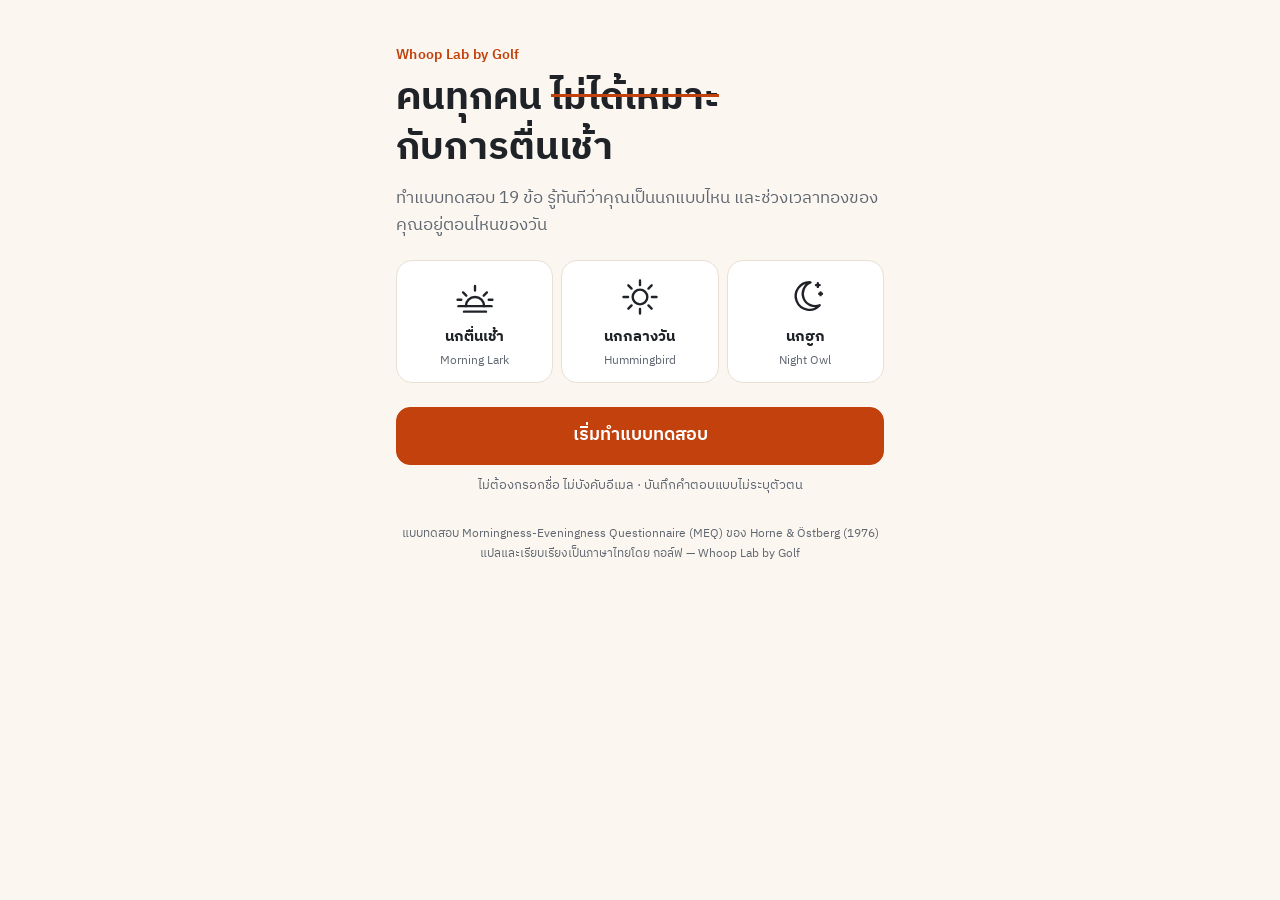
==== index.html @ 8dab3d67 "MEQ chronotype quiz web app (Thai, mobile-first) Static quiz for Whoop Lab by Golf: 19-question Thai" ====
<!doctype html>
<html lang="th">
<head>
  <meta charset="utf-8">
  <meta name="viewport" content="width=device-width, initial-scale=1, viewport-fit=cover">
  <meta name="color-scheme" content="light">
  <meta name="theme-color" content="#FBF7F0">
  <title>คุณเป็นนกแบบไหน? แบบทดสอบ MEQ | Whoop Lab by Golf</title>
  <meta name="description" content="แบบทดสอบ MEQ 19 ข้อ ฉบับภาษาไทย รู้ทันทีว่าคุณเป็นนกตื่นเช้า นกกลางวัน หรือนกฮูก และช่วงเวลาทองของคุณอยู่ตอนไหน">
  <meta property="og:type" content="website">
  <meta property="og:title" content="คนทุกคน ไม่ได้เหมาะกับการตื่นเช้า — คุณเป็นนกแบบไหน?">
  <meta property="og:description" content="แบบทดสอบ MEQ 19 ข้อ ฉบับภาษาไทย รู้ผลทันที | Whoop Lab by Golf">
  <meta property="og:image" content="https://golf-chayanant.github.io/meq-quiz/og/default.png">
  <link rel="preconnect" href="https://fonts.googleapis.com">
  <link rel="preconnect" href="https://fonts.gstatic.com" crossorigin>
  <link href="https://fonts.googleapis.com/css2?family=IBM+Plex+Sans+Thai:wght@400;500;600;700&display=swap" rel="stylesheet">
  <link rel="stylesheet" href="style.css">
</head>
<body>
  <main id="app">

    <!-- หน้าแรก -->
    <section id="intro" class="screen active">
      <p class="brand">Whoop Lab by Golf</p>
      <h1>คนทุกคน <span class="strike">ไม่ได้เหมาะ</span><br>กับการตื่นเช้า</h1>
      <p class="lead">ทำแบบทดสอบ 19 ข้อ รู้ทันทีว่าคุณเป็นนกแบบไหน และช่วงเวลาทองของคุณอยู่ตอนไหนของวัน</p>

      <div class="birds">
        <div class="bird lark"><span class="ico" data-icon="lark"></span><b>นกตื่นเช้า</b><small>Morning Lark</small></div>
        <div class="bird middle"><span class="ico" data-icon="middle"></span><b>นกกลางวัน</b><small>Hummingbird</small></div>
        <div class="bird owl"><span class="ico" data-icon="owl"></span><b>นกฮูก</b><small>Night Owl</small></div>
      </div>

      <button id="start" class="btn primary big">เริ่มทำแบบทดสอบ</button>
      <p class="trust">ไม่ต้องกรอกชื่อ ไม่บังคับอีเมล · บันทึกคำตอบแบบไม่ระบุตัวตน</p>

      <p class="credit">แบบทดสอบ Morningness-Eveningness Questionnaire (MEQ) ของ Horne &amp; Östberg (1976)<br>แปลและเรียบเรียงเป็นภาษาไทยโดย กอล์ฟ — Whoop Lab by Golf</p>
    </section>

    <!-- คำถาม -->
    <section id="quiz" class="screen">
      <div class="topbar">
        <button id="back" class="icon-btn" aria-label="ย้อนกลับ">
          <svg viewBox="0 0 24 24" width="22" height="22"><path d="M15 5l-7 7 7 7" fill="none" stroke="currentColor" stroke-width="2.2" stroke-linecap="round" stroke-linejoin="round"/></svg>
        </button>
        <div class="progress"><div id="bar"></div></div>
        <span id="count" class="count">1/19</span>
      </div>
      <div id="qwrap" class="qwrap">
        <p id="qnum" class="qnum">ข้อ 1</p>
        <h2 id="qtext"></h2>
        <div id="options" class="options" role="radiogroup"></div>
      </div>
    </section>

    <!-- ผลลัพธ์ -->
    <section id="result" class="screen">
      <article id="card" class="card">
        <div class="card-head">
          <span class="ico big" id="r-icon"></span>
          <p class="r-group" id="r-group"></p>
          <h2 id="r-name"></h2>
          <p class="r-en" id="r-en"></p>
          <p class="r-score" id="r-score"></p>
        </div>
        <p class="r-tagline" id="r-tagline"></p>
        <div class="chips">
          <div><small>เวลาตื่นที่ใช่</small><b id="r-wake"></b></div>
          <div><small>เวลานอนที่ใช่</small><b id="r-bed"></b></div>
        </div>
        <div class="golden">
          <small>ช่วงเวลาทองของคุณ</small>
          <b id="r-golden"></b>
          <span>เก็บงานที่ยากที่สุดของวันไว้ช่วงนี้</span>
        </div>
      </article>

      <div class="actions">
        <button id="save" class="btn primary">บันทึกรูปผลลัพธ์</button>
        <button id="share" class="btn">แชร์ให้เพื่อนลองทำ</button>
        <a id="comment" class="btn ghost" target="_blank" rel="noopener" hidden>แคปไปบอกกอล์ฟใต้โพสต์ ว่าได้ Type ไหน</a>
      </div>

      <section class="block">
        <h3>วันที่ใช่ของคุณ</h3>
        <ol id="r-day" class="day"></ol>
      </section>

      <section class="block">
        <h3>3 กฎของคุณ</h3>
        <ol id="r-rules" class="rules"></ol>
      </section>

      <section id="mail" class="block mail" hidden>
        <h3>ส่งผลเก็บไว้ในอีเมล</h3>
        <p>ได้ผลลัพธ์พร้อมตารางวันของ Type คุณไว้เปิดดูทีหลัง</p>
        <form id="mailform" novalidate>
          <input id="email" type="email" inputmode="email" autocomplete="email" placeholder="อีเมลของคุณ" required>
          <label class="consent"><input id="consent" type="checkbox"> ยินดีรับเรื่องการนอนและสุขภาพจาก Whoop Lab by Golf ทางอีเมลเป็นครั้งคราว (ไม่ติ๊กก็ได้รับผลตามปกติ)</label>
          <button class="btn primary" type="submit">ส่งผลเข้าอีเมล</button>
          <p id="mailmsg" class="mailmsg" role="status"></p>
        </form>
        <p class="fine">อีเมลนี้ใช้ส่งผลลัพธ์ให้คุณ และส่งข่าวสารเฉพาะเมื่อคุณติ๊กยินยอม ขอลบข้อมูลได้ทุกเมื่อโดยตอบกลับอีเมล</p>
      </section>

      <button id="retake" class="btn ghost">ทำแบบทดสอบใหม่</button>
      <p class="credit">ผลนี้เป็นแนวทางทำความรู้จักตัวเอง ไม่ใช่การวินิจฉัยทางการแพทย์<br>MEQ: Horne &amp; Östberg (1976) · แปลไทยโดย Whoop Lab by Golf</p>
    </section>

    <!-- รูปสำหรับกดค้างบันทึก (สำรอง กรณีเครื่องดาวน์โหลดไม่ได้) -->
    <div id="sheet" class="sheet" hidden>
      <div class="sheet-inner">
        <p>กดค้างที่รูป แล้วเลือก "บันทึกรูปภาพ"</p>
        <img id="sheetimg" alt="ผลลัพธ์แบบทดสอบ MEQ">
        <a id="dl" class="btn" download="meq-result.png">ดาวน์โหลด</a>
        <button id="sheetclose" class="btn ghost">ปิด</button>
      </div>
    </div>
    <div id="toast" class="toast" role="status"></div>
  </main>

  <script src="config.js"></script>
  <script src="content.js"></script>
  <script src="app.js"></script>
</body>
</html>
---- style.css ----
:root {
  --bg: #FBF7F0;
  --ink: #1F2328;
  --muted: #5F6670;
  --line: #E7E0D4;
  --card: #FFFFFF;
  --accent: #C2410C;
  --accent-tint: #FFF1E8;
  --radius: 16px;
  --lark: #C2410C;
  --middle: #1D6FA5;
  --owl: #4C1D95;
}
* { box-sizing: border-box; }
[hidden] { display: none !important; }
html { -webkit-text-size-adjust: 100%; }
body {
  margin: 0;
  background: var(--bg);
  color: var(--ink);
  font-family: "IBM Plex Sans Thai", system-ui, -apple-system, sans-serif;
  font-size: 17px;
  line-height: 1.6;
  -webkit-tap-highlight-color: transparent;
}
#app {
  max-width: 520px;
  margin: 0 auto;
  padding: 20px 16px calc(32px + env(safe-area-inset-bottom));
  min-height: 100svh;
}
.screen { display: none; }
.screen.active { display: block; animation: fade .25s ease; }
@keyframes fade { from { opacity: 0; transform: translateY(6px); } to { opacity: 1; transform: none; } }

h1, h2, h3 { line-height: 1.3; margin: 0; }
h1 { font-size: 32px; font-weight: 700; margin: 8px 0 12px; }
.strike { text-decoration: line-through; text-decoration-thickness: 3px; text-decoration-color: var(--accent); }
.brand { margin: 8px 0 0; font-size: 14px; font-weight: 600; letter-spacing: .02em; color: var(--accent); }
.lead { color: var(--muted); margin: 0 0 20px; }

/* นก 3 ประเภท */
.birds { display: grid; grid-template-columns: repeat(3, 1fr); gap: 8px; margin-bottom: 24px; }
.bird {
  background: var(--card); border: 1px solid var(--line); border-radius: var(--radius);
  padding: 14px 6px 12px; text-align: center; display: flex; flex-direction: column; align-items: center; gap: 2px;
}
.bird b { font-size: 15px; }
.bird small { font-size: 12px; color: var(--muted); }
.ico { display: inline-flex; width: 44px; height: 44px; margin-bottom: 4px; }
.ico svg { width: 100%; height: 100%; }
.ico.big { width: 72px; height: 72px; }

/* ปุ่ม */
.btn {
  display: flex; align-items: center; justify-content: center; width: 100%;
  min-height: 52px; padding: 12px 18px; border-radius: 14px;
  border: 1.5px solid var(--ink); background: var(--card); color: var(--ink);
  font: inherit; font-weight: 600; font-size: 16px; text-decoration: none; text-align: center;
  cursor: pointer;
}
.btn.primary { background: var(--accent); border-color: var(--accent); color: #fff; }
.btn.ghost { border-color: var(--line); background: transparent; font-weight: 500; }
.btn.big { min-height: 58px; font-size: 18px; }
.btn:active { transform: scale(.98); }
.btn:disabled { opacity: .6; }
.trust { font-size: 13px; color: var(--muted); text-align: center; margin: 10px 0 28px; }
.credit { font-size: 12px; color: var(--muted); text-align: center; margin: 20px 0 0; line-height: 1.7; }

/* คำถาม */
.topbar { display: flex; align-items: center; gap: 12px; margin-bottom: 28px; }
.icon-btn {
  flex: none; width: 40px; height: 40px; border-radius: 50%; border: 1px solid var(--line);
  background: var(--card); color: var(--ink); display: grid; place-items: center; cursor: pointer;
}
.icon-btn:disabled { visibility: hidden; }
.progress { flex: 1; height: 8px; background: var(--line); border-radius: 99px; overflow: hidden; }
#bar { height: 100%; width: 0; background: var(--accent); border-radius: 99px; transition: width .3s ease; }
.count { flex: none; font-size: 14px; color: var(--muted); font-variant-numeric: tabular-nums; min-width: 40px; text-align: right; }
.qnum { margin: 0 0 6px; font-size: 14px; font-weight: 600; color: var(--accent); }
.qwrap h2 { font-size: 22px; font-weight: 600; margin-bottom: 22px; }
.options { display: flex; flex-direction: column; gap: 10px; }
.opt {
  width: 100%; min-height: 56px; padding: 14px 16px; text-align: left;
  border: 1.5px solid var(--line); border-radius: 14px; background: var(--card);
  font: inherit; font-size: 17px; color: var(--ink); cursor: pointer;
  transition: border-color .15s, background .15s;
}
.opt.selected { border-color: var(--accent); background: var(--accent-tint); font-weight: 600; }
@media (hover: hover) { .opt:hover { border-color: var(--accent); } }

/* ผลลัพธ์ */
.card {
  background: var(--card); border-radius: 22px; overflow: hidden;
  border: 1px solid var(--line); box-shadow: 0 6px 24px rgba(31,35,40,.06);
}
.card-head { background: var(--accent); color: #fff; text-align: center; padding: 26px 18px 22px; }
.card-head .ico { color: #fff; }
.r-group { margin: 6px 0 0; font-size: 15px; font-weight: 600; opacity: .9; }
.card-head h2 { font-size: 30px; font-weight: 700; margin: 2px 0 0; }
.r-en { margin: 0; font-size: 14px; opacity: .85; }
.r-score { display: inline-block; margin: 12px 0 0; padding: 4px 14px; border-radius: 99px; background: rgba(255,255,255,.18); font-size: 14px; font-weight: 600; }
.r-tagline { margin: 0; padding: 18px 18px 6px; font-size: 17px; font-weight: 500; text-align: center; }
.chips { display: grid; grid-template-columns: 1fr 1fr; gap: 10px; padding: 12px 16px 0; }
.chips div { background: var(--accent-tint); border-radius: 12px; padding: 10px 12px; text-align: center; }
.chips small, .golden small { display: block; font-size: 13px; color: var(--muted); }
.chips b { font-size: 17px; font-variant-numeric: tabular-nums; }
.golden { margin: 10px 16px 18px; padding: 14px; border-radius: 14px; border: 2px dashed var(--accent); text-align: center; }
.golden b { display: block; font-size: 26px; color: var(--accent); font-variant-numeric: tabular-nums; }
.golden span { font-size: 14px; color: var(--muted); }

.actions { display: flex; flex-direction: column; gap: 10px; margin: 18px 0 8px; }
.block { margin-top: 26px; }
.block h3 { font-size: 19px; margin-bottom: 12px; }
.day, .rules { list-style: none; margin: 0; padding: 0; display: flex; flex-direction: column; gap: 10px; }
.day li { background: var(--card); border: 1px solid var(--line); border-radius: 14px; padding: 12px 14px; }
.day li.gold { border: 2px solid var(--accent); background: var(--accent-tint); }
.day .t { display: block; font-size: 14px; font-weight: 600; color: var(--accent); font-variant-numeric: tabular-nums; }
.day b { display: block; }
.day p { margin: 2px 0 0; font-size: 15px; color: var(--muted); }
.rules { counter-reset: r; }
.rules li { counter-increment: r; position: relative; padding: 12px 14px 12px 50px; background: var(--card); border: 1px solid var(--line); border-radius: 14px; }
.rules li::before {
  content: counter(r); position: absolute; left: 12px; top: 12px; width: 26px; height: 26px;
  border-radius: 50%; background: var(--accent); color: #fff; font-weight: 700; font-size: 14px;
  display: grid; place-items: center;
}

.mail { background: var(--card); border: 1px solid var(--line); border-radius: var(--radius); padding: 18px 16px; }
.mail > p { margin: -6px 0 12px; color: var(--muted); font-size: 15px; }
.mail form { display: flex; flex-direction: column; gap: 12px; }
.mail input[type=email] {
  width: 100%; min-height: 52px; padding: 12px 14px; border-radius: 12px;
  border: 1.5px solid var(--line); font: inherit; font-size: 17px; background: #fff; color: var(--ink);
}
.mail input[type=email]:focus { outline: none; border-color: var(--accent); }
.consent { display: flex; gap: 10px; align-items: flex-start; font-size: 14px; color: var(--muted); line-height: 1.5; }
.consent input { width: 20px; height: 20px; margin: 1px 0 0; flex: none; accent-color: var(--accent); }
.mailmsg { margin: 0; font-size: 14px; min-height: 1em; }
.mailmsg.err { color: #B42318; }
.mailmsg.ok { color: #067647; }
.fine { font-size: 12px; color: var(--muted); margin: 12px 0 0; }
#retake { margin-top: 26px; }

/* แผ่นรูปสำรอง */
.sheet { position: fixed; inset: 0; background: rgba(0,0,0,.72); z-index: 10; display: grid; place-items: center; padding: 16px; }
.sheet[hidden] { display: none; }
.sheet-inner { width: 100%; max-width: 420px; background: var(--card); border-radius: 18px; padding: 16px; display: flex; flex-direction: column; gap: 10px; text-align: center; max-height: 100%; overflow: auto; }
.sheet-inner p { margin: 0; font-weight: 600; }
.sheet-inner img { width: 100%; border-radius: 12px; -webkit-touch-callout: default; }

.toast {
  position: fixed; left: 50%; bottom: calc(24px + env(safe-area-inset-bottom)); transform: translate(-50%, 20px);
  background: var(--ink); color: #fff; padding: 10px 18px; border-radius: 99px; font-size: 15px;
  opacity: 0; pointer-events: none; transition: all .25s ease; z-index: 20; max-width: calc(100% - 32px); text-align: center;
}
.toast.show { opacity: 1; transform: translate(-50%, 0); }

@media (min-width: 480px) {
  #app { padding-top: 36px; }
  h1 { font-size: 38px; }
}
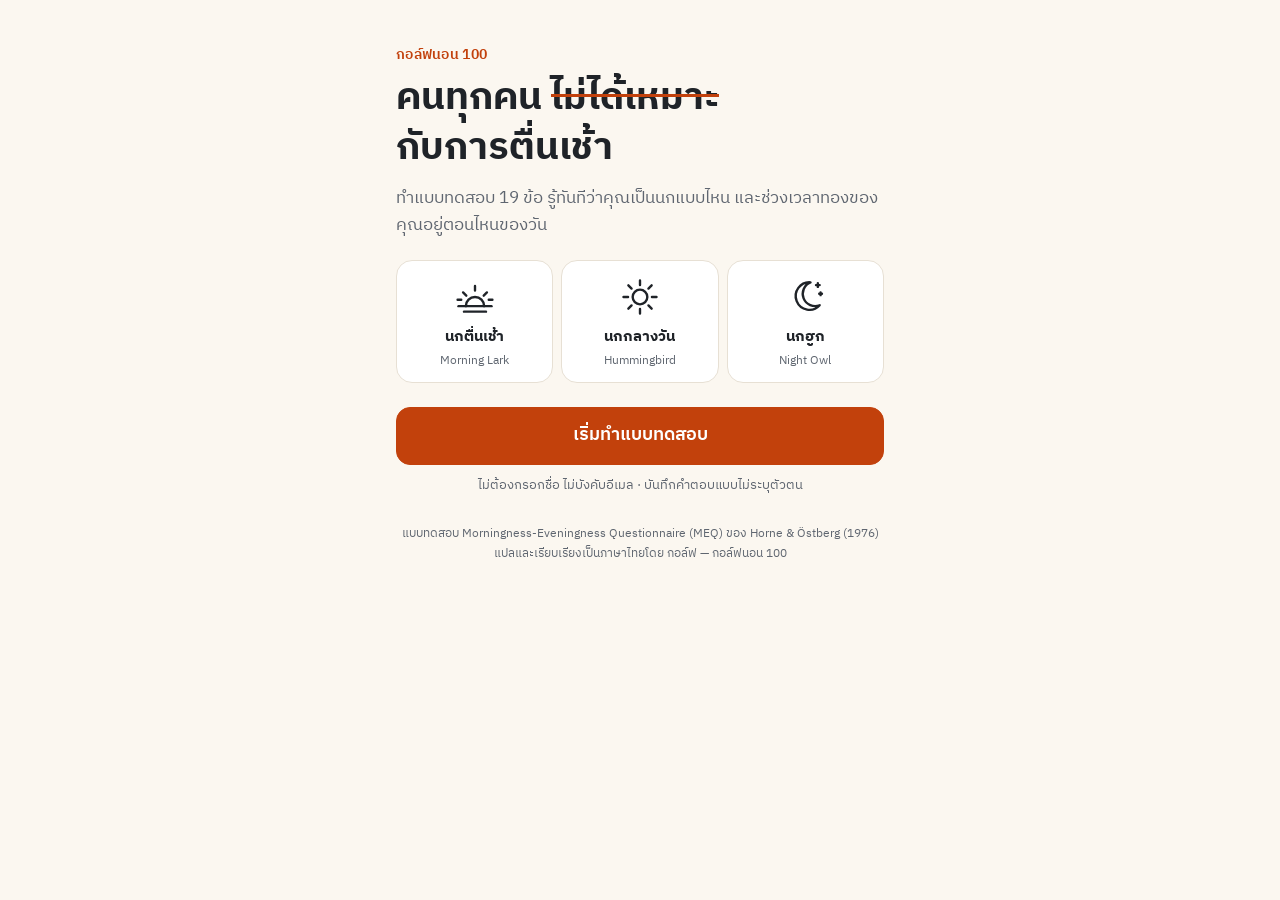
==== commit 6a4ec5c0: "Rename page brand to กอล์ฟนอน 100 Co-Authored-By: Claude Opus 5.5 <noreply@anthropic.com>" ====
--- a/index.html
+++ b/index.html
@@ -5,11 +5,11 @@
   <meta name="viewport" content="width=device-width, initial-scale=1, viewport-fit=cover">
   <meta name="color-scheme" content="light">
   <meta name="theme-color" content="#FBF7F0">
-  <title>คุณเป็นนกแบบไหน? แบบทดสอบ MEQ | Whoop Lab by Golf</title>
+  <title>คุณเป็นนกแบบไหน? แบบทดสอบ MEQ | กอล์ฟนอน 100</title>
   <meta name="description" content="แบบทดสอบ MEQ 19 ข้อ ฉบับภาษาไทย รู้ทันทีว่าคุณเป็นนกตื่นเช้า นกกลางวัน หรือนกฮูก และช่วงเวลาทองของคุณอยู่ตอนไหน">
   <meta property="og:type" content="website">
   <meta property="og:title" content="คนทุกคน ไม่ได้เหมาะกับการตื่นเช้า — คุณเป็นนกแบบไหน?">
-  <meta property="og:description" content="แบบทดสอบ MEQ 19 ข้อ ฉบับภาษาไทย รู้ผลทันที | Whoop Lab by Golf">
+  <meta property="og:description" content="แบบทดสอบ MEQ 19 ข้อ ฉบับภาษาไทย รู้ผลทันที | กอล์ฟนอน 100">
   <meta property="og:image" content="https://golf-chayanant.github.io/meq-quiz/og/default.png">
   <link rel="preconnect" href="https://fonts.googleapis.com">
   <link rel="preconnect" href="https://fonts.gstatic.com" crossorigin>
@@ -21,7 +21,7 @@
 
     <!-- หน้าแรก -->
     <section id="intro" class="screen active">
-      <p class="brand">Whoop Lab by Golf</p>
+      <p class="brand">กอล์ฟนอน 100</p>
       <h1>คนทุกคน <span class="strike">ไม่ได้เหมาะ</span><br>กับการตื่นเช้า</h1>
       <p class="lead">ทำแบบทดสอบ 19 ข้อ รู้ทันทีว่าคุณเป็นนกแบบไหน และช่วงเวลาทองของคุณอยู่ตอนไหนของวัน</p>
 
@@ -34,7 +34,7 @@
       <button id="start" class="btn primary big">เริ่มทำแบบทดสอบ</button>
       <p class="trust">ไม่ต้องกรอกชื่อ ไม่บังคับอีเมล · บันทึกคำตอบแบบไม่ระบุตัวตน</p>
 
-      <p class="credit">แบบทดสอบ Morningness-Eveningness Questionnaire (MEQ) ของ Horne &amp; Östberg (1976)<br>แปลและเรียบเรียงเป็นภาษาไทยโดย กอล์ฟ — Whoop Lab by Golf</p>
+      <p class="credit">แบบทดสอบ Morningness-Eveningness Questionnaire (MEQ) ของ Horne &amp; Östberg (1976)<br>แปลและเรียบเรียงเป็นภาษาไทยโดย กอล์ฟ — กอล์ฟนอน 100</p>
     </section>
 
     <!-- คำถาม -->
@@ -96,7 +96,7 @@
         <p>ได้ผลลัพธ์พร้อมตารางวันของ Type คุณไว้เปิดดูทีหลัง</p>
         <form id="mailform" novalidate>
           <input id="email" type="email" inputmode="email" autocomplete="email" placeholder="อีเมลของคุณ" required>
-          <label class="consent"><input id="consent" type="checkbox"> ยินดีรับเรื่องการนอนและสุขภาพจาก Whoop Lab by Golf ทางอีเมลเป็นครั้งคราว (ไม่ติ๊กก็ได้รับผลตามปกติ)</label>
+          <label class="consent"><input id="consent" type="checkbox"> ยินดีรับเรื่องการนอนและสุขภาพจาก กอล์ฟนอน 100 ทางอีเมลเป็นครั้งคราว (ไม่ติ๊กก็ได้รับผลตามปกติ)</label>
           <button class="btn primary" type="submit">ส่งผลเข้าอีเมล</button>
           <p id="mailmsg" class="mailmsg" role="status"></p>
         </form>
@@ -104,7 +104,7 @@
       </section>
 
       <button id="retake" class="btn ghost">ทำแบบทดสอบใหม่</button>
-      <p class="credit">ผลนี้เป็นแนวทางทำความรู้จักตัวเอง ไม่ใช่การวินิจฉัยทางการแพทย์<br>MEQ: Horne &amp; Östberg (1976) · แปลไทยโดย Whoop Lab by Golf</p>
+      <p class="credit">ผลนี้เป็นแนวทางทำความรู้จักตัวเอง ไม่ใช่การวินิจฉัยทางการแพทย์<br>MEQ: Horne &amp; Östberg (1976) · แปลไทยโดย กอล์ฟนอน 100</p>
     </section>
 
     <!-- รูปสำหรับกดค้างบันทึก (สำรอง กรณีเครื่องดาวน์โหลดไม่ได้) -->
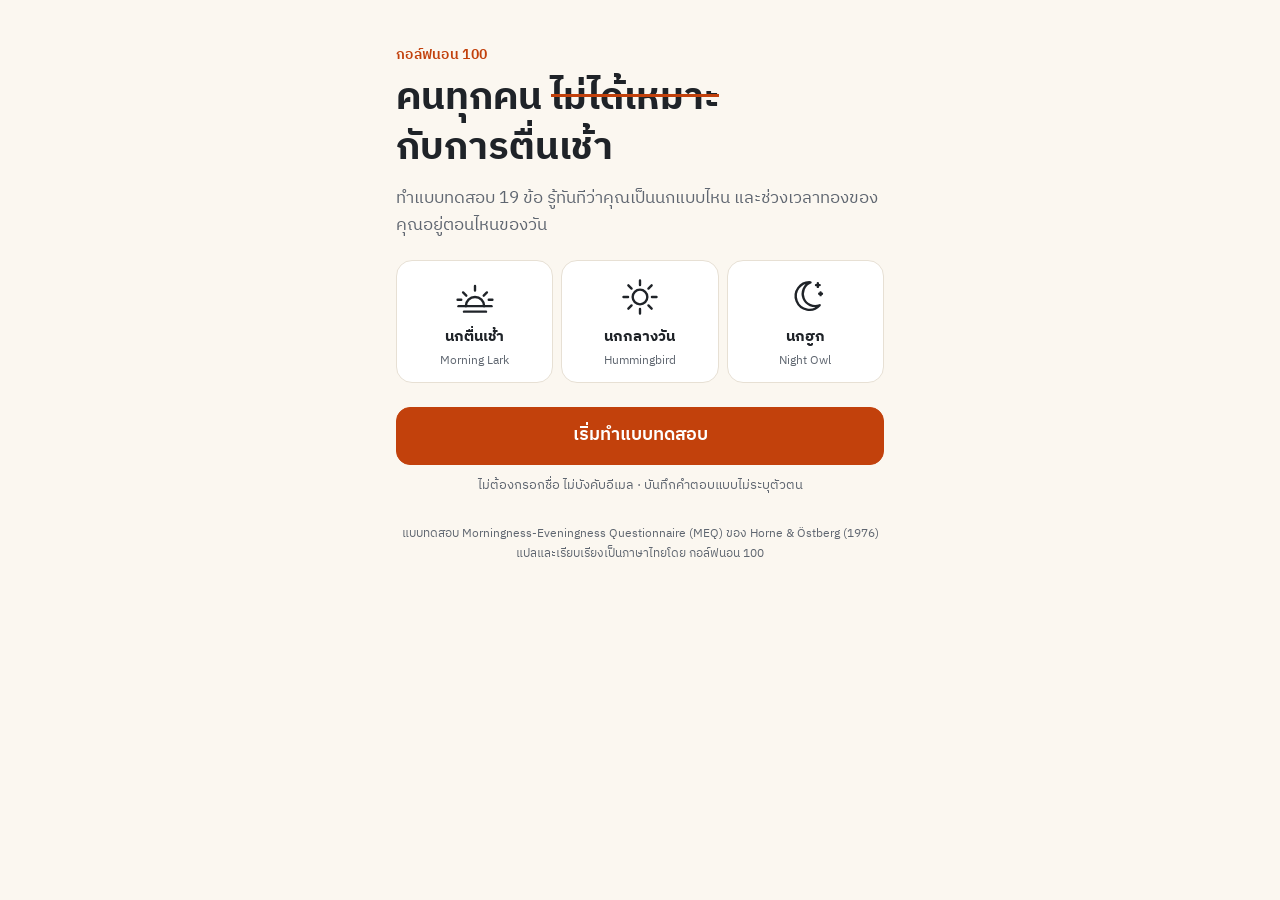
==== commit e1706011: "Tidy credit line Co-Authored-By: Claude Opus 5.5 <noreply@anthropic.com>" ====
--- a/index.html
+++ b/index.html
@@ -34,7 +34,7 @@
       <button id="start" class="btn primary big">เริ่มทำแบบทดสอบ</button>
       <p class="trust">ไม่ต้องกรอกชื่อ ไม่บังคับอีเมล · บันทึกคำตอบแบบไม่ระบุตัวตน</p>
 
-      <p class="credit">แบบทดสอบ Morningness-Eveningness Questionnaire (MEQ) ของ Horne &amp; Östberg (1976)<br>แปลและเรียบเรียงเป็นภาษาไทยโดย กอล์ฟ — กอล์ฟนอน 100</p>
+      <p class="credit">แบบทดสอบ Morningness-Eveningness Questionnaire (MEQ) ของ Horne &amp; Östberg (1976)<br>แปลและเรียบเรียงเป็นภาษาไทยโดย กอล์ฟนอน 100</p>
     </section>
 
     <!-- คำถาม -->
